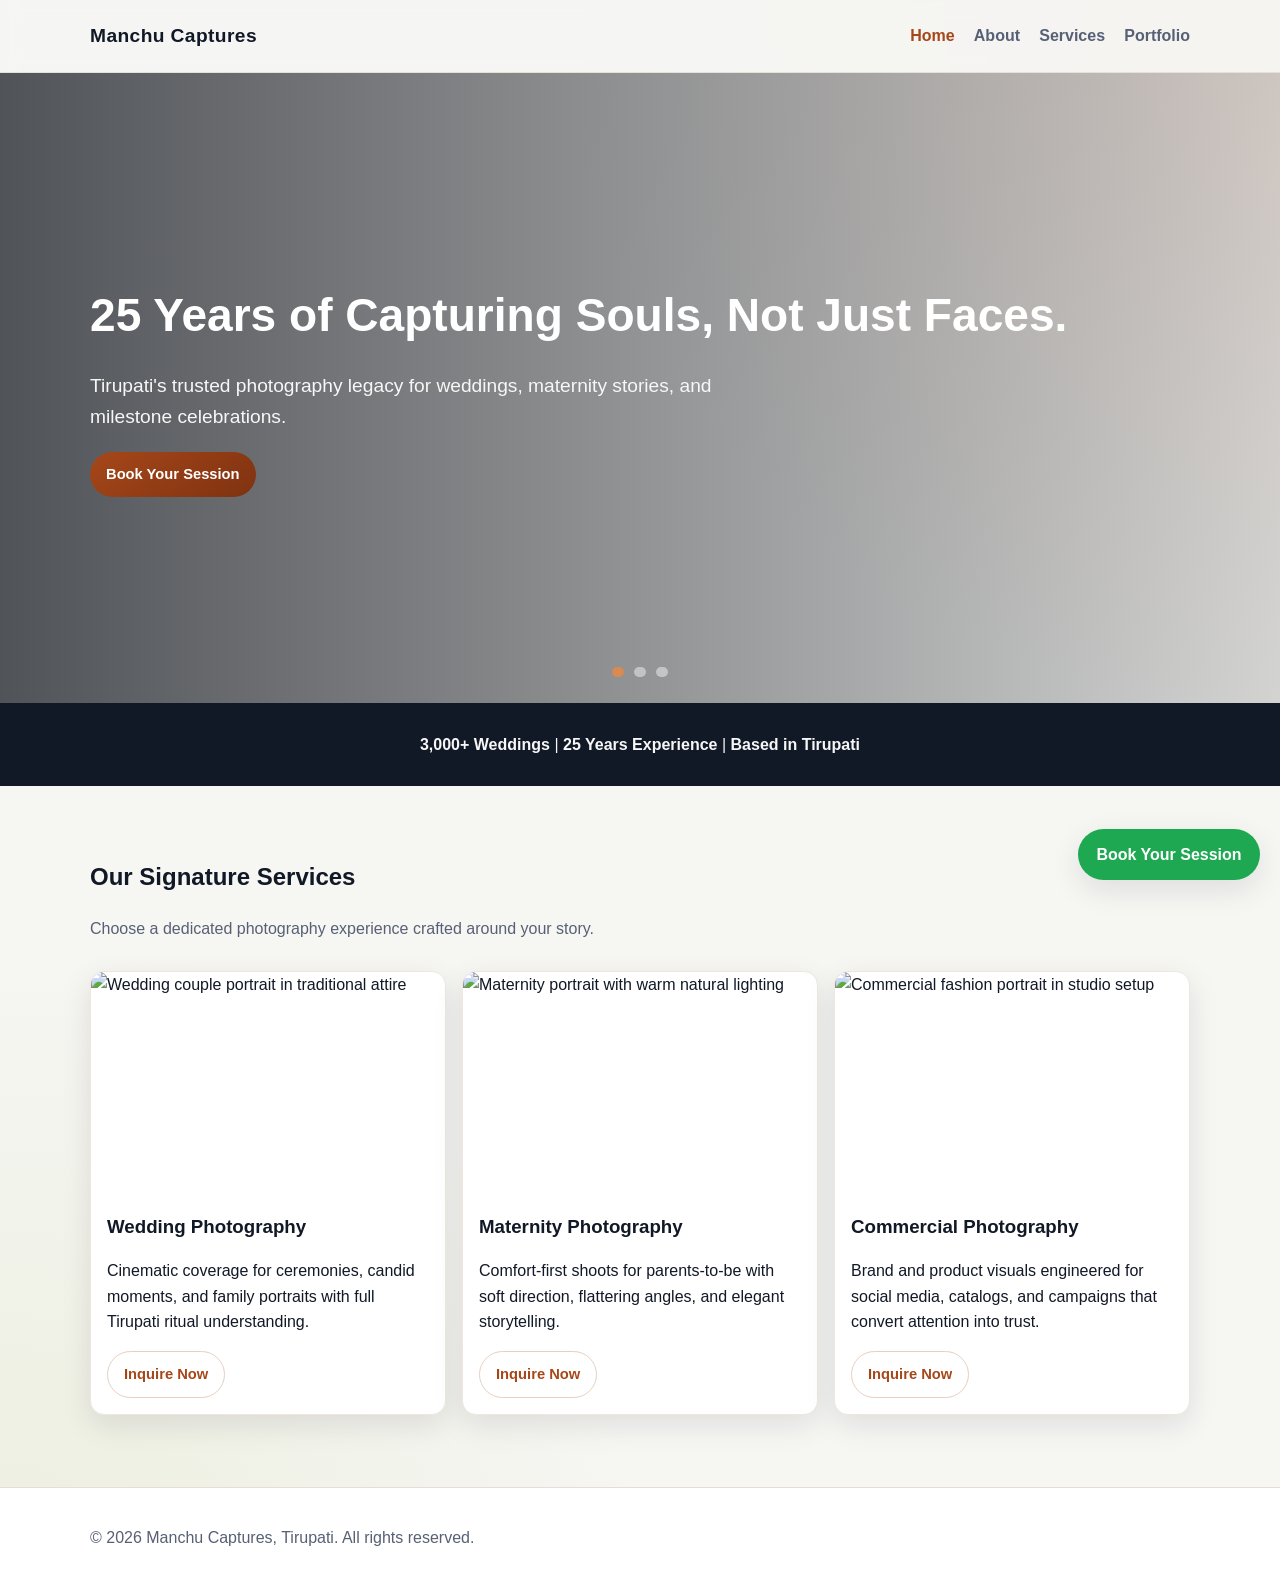
==== index.html @ fa2e5394 "Build static Manchu Captures website with SEO pages, portfolio, and assets" ====
<!doctype html>
<html lang="en">
<head>
  <meta charset="utf-8">
  <meta name="viewport" content="width=device-width, initial-scale=1">
  <title>Best Photographer in Tirupati | Manchu Captures (25+ Yrs Experience)</title>
  <meta name="description" content="Capture life's finest moments with Manchu Captures, Tirupati's most trusted studio with 25 years of legacy. Specializing in weddings, maternity, and events.">
  <meta name="keywords" content="Best Photographer in Tirupati, Wedding Photography Tirupati, 25 Years Experience Photographer, Manchu Captures Studio">
  <meta property="og:title" content="Manchu Captures | 25 Years of Capturing Souls, Not Just Faces">
  <meta property="og:description" content="3,000+ weddings, 25 years legacy, and deep local expertise in Tirupati traditions. Book your session today.">
  <meta property="og:type" content="website">
  <meta property="og:url" content="https://manchucaptures.com/">
  <meta property="og:image" content="https://images.unsplash.com/photo-1511285560929-80b456fea0bc?auto=format&fit=crop&w=1400&q=80">
  <link rel="canonical" href="https://manchucaptures.com/">
  <link rel="stylesheet" href="assets/css/styles.css">
  <script defer src="assets/js/main.js"></script>
  <script type="application/ld+json">
  {
    "@context": "https://schema.org",
    "@type": "LocalBusiness",
    "name": "Manchu Captures",
    "image": "https://manchucaptures.com/logo.jpg",
    "@id": "https://manchucaptures.com",
    "url": "https://manchucaptures.com",
    "telephone": "+91-XXXXXXXXXX",
    "address": {
      "@type": "PostalAddress",
      "streetAddress": "[Studio Address]",
      "addressLocality": "Tirupati",
      "postalCode": "517501",
      "addressCountry": "IN"
    },
    "description": "Professional photography studio in Tirupati with 25 years of experience."
  }
  </script>
</head>
<body>
  <header class="site-header">
    <div class="container nav-wrap">
      <a class="brand" href="index.html">Manchu Captures</a>
      <nav>
        <ul class="nav">
          <li><a href="index.html" aria-current="page">Home</a></li>
          <li><a href="about.html">About</a></li>
          <li><a href="services/wedding-photography-tirupati.html">Services</a></li>
          <li><a href="portfolio.html">Portfolio</a></li>
        </ul>
      </nav>
    </div>
  </header>

  <main>
    <section class="hero" aria-label="Featured photography highlights">
      <div class="hero-slides">
        <article class="slide active" style="background-image:linear-gradient(to right, rgba(10,14,22,.7), rgba(10,14,22,.15)), url('https://images.unsplash.com/photo-1545239351-1141bd82e8a6?auto=format&fit=crop&w=1600&q=80');">
          <div class="container">
            <h1>25 Years of Capturing Souls, Not Just Faces.</h1>
            <p>Tirupati's trusted photography legacy for weddings, maternity stories, and milestone celebrations.</p>
            <a class="btn btn-primary" href="https://wa.me/91XXXXXXXXXX">Book Your Session</a>
          </div>
        </article>
        <article class="slide" style="background-image:linear-gradient(to right, rgba(10,14,22,.7), rgba(10,14,22,.15)), url('https://images.unsplash.com/photo-1522673607200-164d1b6ce486?auto=format&fit=crop&w=1600&q=80');">
          <div class="container">
            <h2>Wedding Photography in Tirupati</h2>
            <p>From temple rituals to family portraits, every frame is crafted with cultural sensitivity and modern artistry.</p>
            <a class="btn btn-primary" href="services/wedding-photography-tirupati.html">Explore Wedding Service</a>
          </div>
        </article>
        <article class="slide" style="background-image:linear-gradient(to right, rgba(10,14,22,.7), rgba(10,14,22,.15)), url('https://images.unsplash.com/photo-1521572163474-6864f9cf17ab?auto=format&fit=crop&w=1600&q=80');">
          <div class="container">
            <h2>Memories, Styled and Preserved</h2>
            <p>High-end edits, gentle direction, and fast delivery designed for modern families and brands.</p>
            <a class="btn btn-primary" href="portfolio.html">View Portfolio</a>
          </div>
        </article>
      </div>
      <div class="container hero-dots" aria-hidden="true">
        <button class="dot active" data-slide="0"></button>
        <button class="dot" data-slide="1"></button>
        <button class="dot" data-slide="2"></button>
      </div>
    </section>

    <section class="trust-bar">
      <div class="container">
        <p><strong>3,000+ Weddings</strong> | <strong>25 Years Experience</strong> | <strong>Based in Tirupati</strong></p>
      </div>
    </section>

    <section class="section container">
      <h2>Our Signature Services</h2>
      <p class="section-lead">Choose a dedicated photography experience crafted around your story.</p>
      <div class="card-grid">
        <article class="service-card">
          <img loading="lazy" src="https://images.unsplash.com/photo-1519741497674-611481863552?auto=format&fit=crop&w=700&q=80" alt="Wedding couple portrait in traditional attire">
          <div>
            <h3>Wedding Photography</h3>
            <p>Cinematic coverage for ceremonies, candid moments, and family portraits with full Tirupati ritual understanding.</p>
            <a class="btn btn-outline" href="services/wedding-photography-tirupati.html">Inquire Now</a>
          </div>
        </article>
        <article class="service-card">
          <img loading="lazy" src="https://images.unsplash.com/photo-1487412720507-e7ab37603c6f?auto=format&fit=crop&w=700&q=80" alt="Maternity portrait with warm natural lighting">
          <div>
            <h3>Maternity Photography</h3>
            <p>Comfort-first shoots for parents-to-be with soft direction, flattering angles, and elegant storytelling.</p>
            <a class="btn btn-outline" href="services/maternity-photography-tirupati.html">Inquire Now</a>
          </div>
        </article>
        <article class="service-card">
          <img loading="lazy" src="https://images.unsplash.com/photo-1464863979621-258859e62245?auto=format&fit=crop&w=700&q=80" alt="Commercial fashion portrait in studio setup">
          <div>
            <h3>Commercial Photography</h3>
            <p>Brand and product visuals engineered for social media, catalogs, and campaigns that convert attention into trust.</p>
            <a class="btn btn-outline" href="services/commercial-photography-tirupati.html">Inquire Now</a>
          </div>
        </article>
      </div>
    </section>
  </main>

  <a class="floating-wa" href="https://wa.me/91XXXXXXXXXX" aria-label="Chat on WhatsApp">Book Your Session</a>

  <footer class="site-footer">
    <div class="container">
      <p>&copy; 2026 Manchu Captures, Tirupati. All rights reserved.</p>
    </div>
  </footer>
</body>
</html>
---- assets/css/styles.css ----
:root {
  --bg: #f6f6f3;
  --surface: #ffffff;
  --text: #111826;
  --muted: #576075;
  --accent: #a6471a;
  --accent-2: #d98952;
  --ring: #e8cfbf;
  --radius: 14px;
  --shadow: 0 10px 30px rgba(17, 24, 38, 0.1);
}

* {
  box-sizing: border-box;
}

body {
  margin: 0;
  font-family: "Segoe UI", Tahoma, Geneva, Verdana, sans-serif;
  color: var(--text);
  background:
    radial-gradient(circle at top right, #f0e4dc, transparent 35%),
    radial-gradient(circle at bottom left, #ecefdf, transparent 32%),
    var(--bg);
  line-height: 1.6;
}

img {
  max-width: 100%;
  display: block;
}

a {
  color: inherit;
  text-decoration: none;
}

.container {
  width: min(1100px, 92%);
  margin-inline: auto;
}

.site-header {
  position: sticky;
  top: 0;
  z-index: 20;
  backdrop-filter: blur(8px);
  background: rgba(246, 246, 243, 0.9);
  border-bottom: 1px solid #e6e1d8;
}

.nav-wrap {
  display: flex;
  justify-content: space-between;
  align-items: center;
  min-height: 72px;
}

.brand {
  font-size: 1.2rem;
  font-weight: 800;
  letter-spacing: 0.4px;
}

.nav {
  list-style: none;
  padding: 0;
  margin: 0;
  display: flex;
  gap: 1.2rem;
}

.nav a {
  color: var(--muted);
  font-weight: 600;
}

.nav a[aria-current="page"] {
  color: var(--accent);
}

.hero {
  position: relative;
  min-height: 70vh;
  overflow: hidden;
}

.hero-slides {
  position: relative;
  min-height: inherit;
}

.slide {
  position: absolute;
  inset: 0;
  opacity: 0;
  transition: opacity 500ms ease;
  background-size: cover;
  background-position: center;
  display: grid;
  align-items: center;
}

.slide.active {
  opacity: 1;
}

.slide h1,
.slide h2 {
  margin: 0 0 0.6rem;
  color: #fff;
  font-size: clamp(1.8rem, 3.6vw, 3.1rem);
}

.slide p {
  max-width: 650px;
  color: #f7f7f7;
  font-size: clamp(1rem, 2vw, 1.2rem);
}

.hero-dots {
  position: absolute;
  bottom: 26px;
  left: 0;
  right: 0;
  display: flex;
  gap: 10px;
  justify-content: center;
}

.dot {
  width: 10px;
  height: 10px;
  border-radius: 999px;
  border: 0;
  background: rgba(255, 255, 255, 0.45);
  cursor: pointer;
}

.dot.active {
  background: var(--accent-2);
}

.trust-bar {
  background: #111826;
  color: #f7f7f7;
  text-align: center;
  padding: 0.8rem 0;
}

.section {
  padding: 4.5rem 0;
}

.section h2,
.section h1 {
  margin-top: 0;
}

.section-lead {
  color: var(--muted);
  margin-bottom: 1.8rem;
}

.card-grid {
  display: grid;
  grid-template-columns: repeat(3, minmax(0, 1fr));
  gap: 1rem;
}

.service-card {
  background: var(--surface);
  border-radius: var(--radius);
  overflow: hidden;
  box-shadow: var(--shadow);
  border: 1px solid #efe7de;
}

.service-card img {
  width: 100%;
  aspect-ratio: 16 / 10;
  object-fit: cover;
}

.service-card div {
  padding: 1rem;
}

.service-card h3 {
  margin-top: 0.2rem;
  margin-bottom: 0.5rem;
}

.btn {
  display: inline-block;
  padding: 0.68rem 1rem;
  border-radius: 999px;
  font-weight: 700;
  font-size: 0.92rem;
}

.btn-primary {
  background: linear-gradient(145deg, var(--accent), #7f3210);
  color: #fff;
}

.btn-outline {
  border: 1px solid var(--ring);
  color: var(--accent);
}

.split {
  display: grid;
  grid-template-columns: 1fr 1fr;
  gap: 1.4rem;
  align-items: center;
  margin-bottom: 1.6rem;
}

.split.reverse {
  direction: rtl;
}

.split.reverse > * {
  direction: ltr;
}

.split figure {
  background: #fff;
  border: 1px solid #ece2d6;
  border-radius: var(--radius);
  overflow: hidden;
}

.split figcaption {
  padding: 0.65rem 0.8rem;
  font-size: 0.9rem;
  color: var(--muted);
}

.content p {
  margin-bottom: 1rem;
}

.faq h3 {
  margin-bottom: 0.2rem;
}

.faq p {
  margin-top: 0;
}

.filters {
  display: flex;
  gap: 0.6rem;
  flex-wrap: wrap;
  margin-bottom: 1rem;
}

.filter-btn {
  border: 1px solid #e4d3c4;
  background: #fff;
  border-radius: 999px;
  padding: 0.55rem 0.9rem;
  cursor: pointer;
  font-weight: 600;
}

.filter-btn.active {
  background: var(--accent);
  color: #fff;
  border-color: var(--accent);
}

.gallery-grid {
  columns: 3 270px;
  column-gap: 0.9rem;
}

.gallery-item {
  break-inside: avoid;
  margin-bottom: 0.9rem;
  border-radius: 12px;
  overflow: hidden;
  background: #fff;
}

.gallery-item img {
  width: 100%;
  cursor: zoom-in;
}

.lightbox {
  display: none;
  position: fixed;
  inset: 0;
  z-index: 40;
  background: rgba(0, 0, 0, 0.9);
  place-items: center;
}

.lightbox.open {
  display: grid;
}

.lightbox img {
  max-width: min(95vw, 1200px);
  max-height: 85vh;
}

.lightbox-close {
  position: absolute;
  top: 18px;
  right: 18px;
  width: 42px;
  height: 42px;
  border: 0;
  border-radius: 999px;
  cursor: pointer;
  font-size: 1.6rem;
}

.floating-wa {
  position: fixed;
  right: 20px;
  bottom: 20px;
  z-index: 30;
  background: #1da851;
  color: #fff;
  padding: 0.8rem 1.15rem;
  border-radius: 999px;
  font-weight: 700;
  box-shadow: var(--shadow);
}

.site-footer {
  border-top: 1px solid #e6ded4;
  background: #fff;
  padding: 1.3rem 0;
  color: var(--muted);
}

@media (max-width: 900px) {
  .card-grid,
  .split {
    grid-template-columns: 1fr;
  }
}

@media (max-width: 640px) {
  .nav {
    gap: 0.7rem;
    font-size: 0.92rem;
  }
}
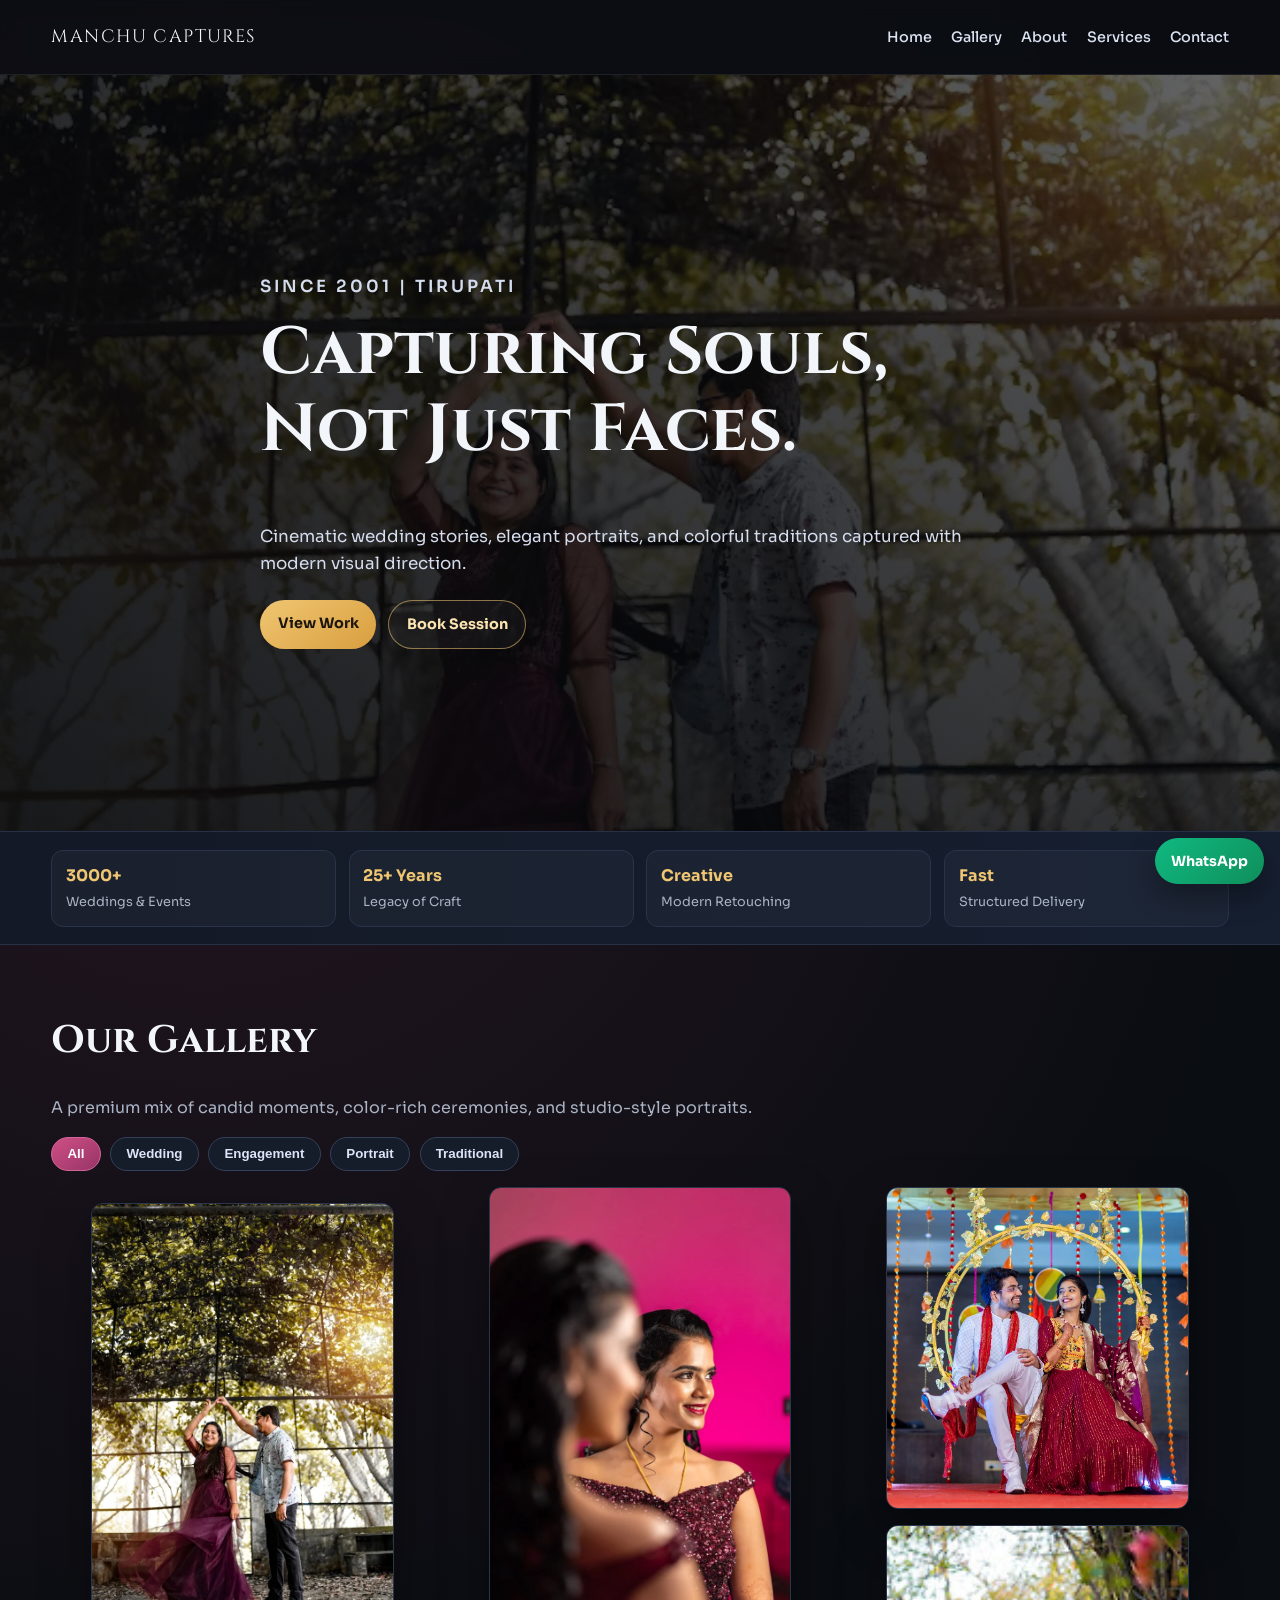
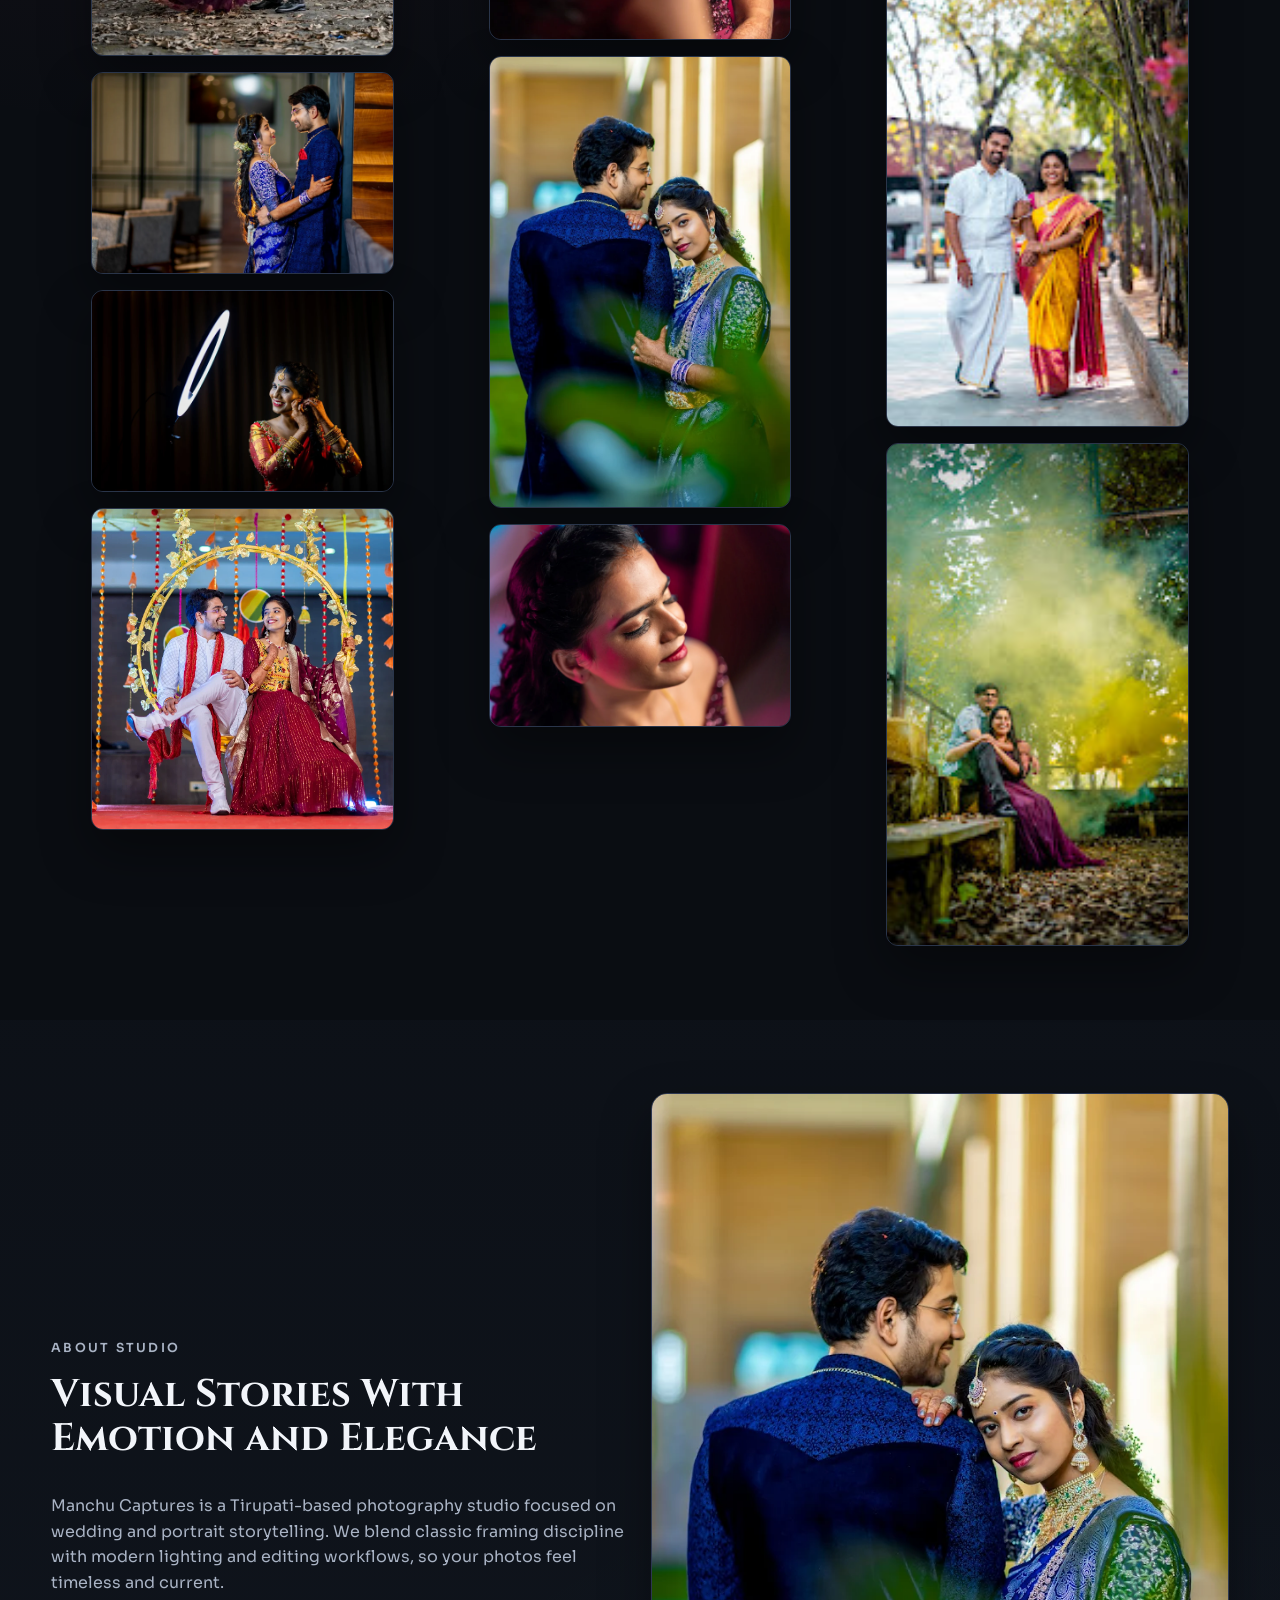
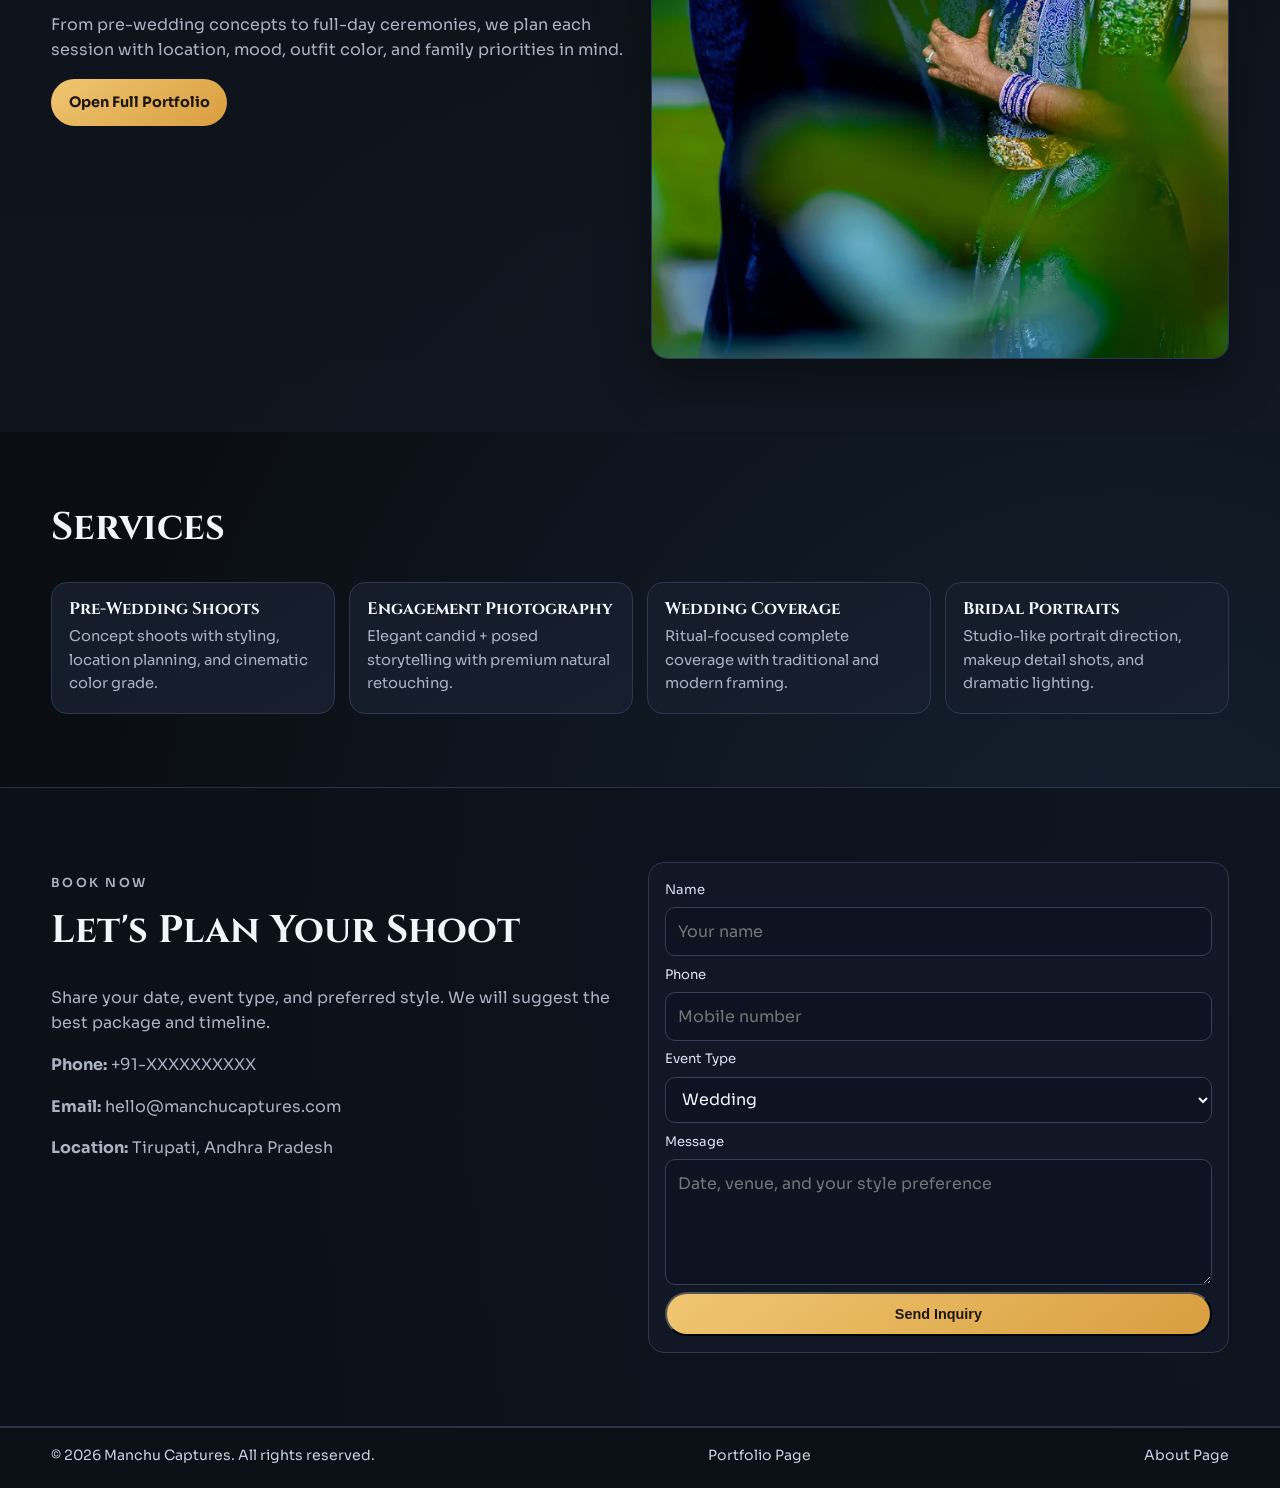
==== commit e34e2584: "Redesign homepage and portfolio with new gallery style" ====
--- a/index.html
+++ b/index.html
@@ -3,127 +3,161 @@
 <head>
   <meta charset="utf-8">
   <meta name="viewport" content="width=device-width, initial-scale=1">
-  <title>Best Photographer in Tirupati | Manchu Captures (25+ Yrs Experience)</title>
-  <meta name="description" content="Capture life's finest moments with Manchu Captures, Tirupati's most trusted studio with 25 years of legacy. Specializing in weddings, maternity, and events.">
-  <meta name="keywords" content="Best Photographer in Tirupati, Wedding Photography Tirupati, 25 Years Experience Photographer, Manchu Captures Studio">
-  <meta property="og:title" content="Manchu Captures | 25 Years of Capturing Souls, Not Just Faces">
-  <meta property="og:description" content="3,000+ weddings, 25 years legacy, and deep local expertise in Tirupati traditions. Book your session today.">
+  <title>Manchu Captures | Wedding & Couple Photography</title>
+  <meta name="description" content="Manchu Captures creates cinematic wedding, engagement, and portrait stories in Tirupati with modern style and emotional storytelling.">
+  <meta property="og:title" content="Manchu Captures | Cinematic Love Stories">
+  <meta property="og:description" content="Creative, modern, and attractive photography website inspired by premium studio design.">
   <meta property="og:type" content="website">
-  <meta property="og:url" content="https://manchucaptures.com/">
-  <meta property="og:image" content="https://images.unsplash.com/photo-1511285560929-80b456fea0bc?auto=format&fit=crop&w=1400&q=80">
+  <meta property="og:image" content="assets/images/2024-03-06.webp">
   <link rel="canonical" href="https://manchucaptures.com/">
   <link rel="stylesheet" href="assets/css/styles.css">
   <script defer src="assets/js/main.js"></script>
-  <script type="application/ld+json">
-  {
-    "@context": "https://schema.org",
-    "@type": "LocalBusiness",
-    "name": "Manchu Captures",
-    "image": "https://manchucaptures.com/logo.jpg",
-    "@id": "https://manchucaptures.com",
-    "url": "https://manchucaptures.com",
-    "telephone": "+91-XXXXXXXXXX",
-    "address": {
-      "@type": "PostalAddress",
-      "streetAddress": "[Studio Address]",
-      "addressLocality": "Tirupati",
-      "postalCode": "517501",
-      "addressCountry": "IN"
-    },
-    "description": "Professional photography studio in Tirupati with 25 years of experience."
-  }
-  </script>
 </head>
-<body>
+<body class="home-page">
   <header class="site-header">
     <div class="container nav-wrap">
-      <a class="brand" href="index.html">Manchu Captures</a>
+      <a class="brand" href="#home">MANCHU CAPTURES</a>
       <nav>
         <ul class="nav">
-          <li><a href="index.html" aria-current="page">Home</a></li>
-          <li><a href="about.html">About</a></li>
-          <li><a href="services/wedding-photography-tirupati.html">Services</a></li>
-          <li><a href="portfolio.html">Portfolio</a></li>
+          <li><a href="#home">Home</a></li>
+          <li><a href="#gallery">Gallery</a></li>
+          <li><a href="#about">About</a></li>
+          <li><a href="#services">Services</a></li>
+          <li><a href="#contact">Contact</a></li>
         </ul>
       </nav>
     </div>
   </header>
 
   <main>
-    <section class="hero" aria-label="Featured photography highlights">
-      <div class="hero-slides">
-        <article class="slide active" style="background-image:linear-gradient(to right, rgba(10,14,22,.7), rgba(10,14,22,.15)), url('https://images.unsplash.com/photo-1545239351-1141bd82e8a6?auto=format&fit=crop&w=1600&q=80');">
-          <div class="container">
-            <h1>25 Years of Capturing Souls, Not Just Faces.</h1>
-            <p>Tirupati's trusted photography legacy for weddings, maternity stories, and milestone celebrations.</p>
-            <a class="btn btn-primary" href="https://wa.me/91XXXXXXXXXX">Book Your Session</a>
-          </div>
-        </article>
-        <article class="slide" style="background-image:linear-gradient(to right, rgba(10,14,22,.7), rgba(10,14,22,.15)), url('https://images.unsplash.com/photo-1522673607200-164d1b6ce486?auto=format&fit=crop&w=1600&q=80');">
-          <div class="container">
-            <h2>Wedding Photography in Tirupati</h2>
-            <p>From temple rituals to family portraits, every frame is crafted with cultural sensitivity and modern artistry.</p>
-            <a class="btn btn-primary" href="services/wedding-photography-tirupati.html">Explore Wedding Service</a>
-          </div>
-        </article>
-        <article class="slide" style="background-image:linear-gradient(to right, rgba(10,14,22,.7), rgba(10,14,22,.15)), url('https://images.unsplash.com/photo-1521572163474-6864f9cf17ab?auto=format&fit=crop&w=1600&q=80');">
-          <div class="container">
-            <h2>Memories, Styled and Preserved</h2>
-            <p>High-end edits, gentle direction, and fast delivery designed for modern families and brands.</p>
-            <a class="btn btn-primary" href="portfolio.html">View Portfolio</a>
-          </div>
-        </article>
-      </div>
-      <div class="container hero-dots" aria-hidden="true">
-        <button class="dot active" data-slide="0"></button>
-        <button class="dot" data-slide="1"></button>
-        <button class="dot" data-slide="2"></button>
+    <section id="home" class="hero">
+      <div class="hero-bg active" style="background-image:url('assets/images/2024-03-06.webp');"></div>
+      <div class="hero-bg" style="background-image:url('assets/images/2024-03-06 (1).webp');"></div>
+      <div class="hero-bg" style="background-image:url('assets/images/2024-03-06 (3).webp');"></div>
+      <div class="hero-overlay"></div>
+      <div class="container hero-content">
+        <p class="eyebrow">Since 2001 | Tirupati</p>
+        <h1>Capturing Souls, Not Just Faces.</h1>
+        <p>Cinematic wedding stories, elegant portraits, and colorful traditions captured with modern visual direction.</p>
+        <div class="hero-actions">
+          <a class="btn btn-primary" href="#gallery">View Work</a>
+          <a class="btn btn-outline" href="#contact">Book Session</a>
+        </div>
       </div>
     </section>
 
-    <section class="trust-bar">
-      <div class="container">
-        <p><strong>3,000+ Weddings</strong> | <strong>25 Years Experience</strong> | <strong>Based in Tirupati</strong></p>
+    <section class="trust-band">
+      <div class="container trust-grid">
+        <article><strong>3000+</strong><span>Weddings & Events</span></article>
+        <article><strong>25+ Years</strong><span>Legacy of Craft</span></article>
+        <article><strong>Creative</strong><span>Modern Retouching</span></article>
+        <article><strong>Fast</strong><span>Structured Delivery</span></article>
       </div>
     </section>
 
-    <section class="section container">
-      <h2>Our Signature Services</h2>
-      <p class="section-lead">Choose a dedicated photography experience crafted around your story.</p>
-      <div class="card-grid">
+    <section id="gallery" class="section container">
+      <h2>Our Gallery</h2>
+      <p class="section-lead">A premium mix of candid moments, color-rich ceremonies, and studio-style portraits.</p>
+      <div class="filters" role="tablist" aria-label="Gallery categories">
+        <button class="filter-btn active" data-filter="all">All</button>
+        <button class="filter-btn" data-filter="wedding">Wedding</button>
+        <button class="filter-btn" data-filter="engagement">Engagement</button>
+        <button class="filter-btn" data-filter="portrait">Portrait</button>
+        <button class="filter-btn" data-filter="traditional">Traditional</button>
+      </div>
+      <section class="gallery-grid">
+        <figure class="gallery-item" data-category="engagement"><img loading="lazy" src="assets/images/2024-03-06.webp" alt="Couple dance portrait in natural sunlight"></figure>
+        <figure class="gallery-item" data-category="engagement"><img loading="lazy" src="assets/images/2024-03-06 (1).webp" alt="Couple indoor portrait in blue outfits"></figure>
+        <figure class="gallery-item" data-category="portrait"><img loading="lazy" src="assets/images/2024-03-06 (2).webp" alt="Bride portrait with ring light"></figure>
+        <figure class="gallery-item" data-category="wedding"><img loading="lazy" src="assets/images/2024-03-06 (3).webp" alt="Couple on floral swing stage"></figure>
+        <figure class="gallery-item" data-category="portrait"><img loading="lazy" src="assets/images/2024-03-06 (4).webp" alt="Bridal portrait with pink background"></figure>
+        <figure class="gallery-item" data-category="engagement"><img loading="lazy" src="assets/images/2024-03-06 (5).webp" alt="Couple candid with soft foreground leaves"></figure>
+        <figure class="gallery-item" data-category="portrait"><img loading="lazy" src="assets/images/2024-03-06 (6).webp" alt="Close-up bridal beauty shot"></figure>
+        <figure class="gallery-item" data-category="wedding"><img loading="lazy" src="assets/images/2024-03-06 (7).webp" alt="Festive wedding swing portrait"></figure>
+        <figure class="gallery-item" data-category="traditional"><img loading="lazy" src="assets/images/2024-03-06.jpg" alt="Traditional couple walk in saree and dhoti"></figure>
+        <figure class="gallery-item" data-category="traditional"><img loading="lazy" src="assets/images/2024-03-06 (1).jpg" alt="Couple portrait with yellow smoke"></figure>
+      </section>
+    </section>
+
+    <section id="about" class="section">
+      <div class="container about-grid">
+        <article>
+          <p class="eyebrow">About Studio</p>
+          <h2>Visual Stories With Emotion and Elegance</h2>
+          <p>Manchu Captures is a Tirupati-based photography studio focused on wedding and portrait storytelling. We blend classic framing discipline with modern lighting and editing workflows, so your photos feel timeless and current.</p>
+          <p>From pre-wedding concepts to full-day ceremonies, we plan each session with location, mood, outfit color, and family priorities in mind.</p>
+          <a class="btn btn-primary" href="portfolio.html">Open Full Portfolio</a>
+        </article>
+        <figure class="about-image">
+          <img loading="lazy" src="assets/images/2024-03-06 (5).webp" alt="Couple portrait with artistic composition">
+        </figure>
+      </div>
+    </section>
+
+    <section id="services" class="section container">
+      <h2>Services</h2>
+      <div class="services-grid">
         <article class="service-card">
-          <img loading="lazy" src="https://images.unsplash.com/photo-1519741497674-611481863552?auto=format&fit=crop&w=700&q=80" alt="Wedding couple portrait in traditional attire">
-          <div>
-            <h3>Wedding Photography</h3>
-            <p>Cinematic coverage for ceremonies, candid moments, and family portraits with full Tirupati ritual understanding.</p>
-            <a class="btn btn-outline" href="services/wedding-photography-tirupati.html">Inquire Now</a>
-          </div>
+          <h3>Pre-Wedding Shoots</h3>
+          <p>Concept shoots with styling, location planning, and cinematic color grade.</p>
         </article>
         <article class="service-card">
-          <img loading="lazy" src="https://images.unsplash.com/photo-1487412720507-e7ab37603c6f?auto=format&fit=crop&w=700&q=80" alt="Maternity portrait with warm natural lighting">
-          <div>
-            <h3>Maternity Photography</h3>
-            <p>Comfort-first shoots for parents-to-be with soft direction, flattering angles, and elegant storytelling.</p>
-            <a class="btn btn-outline" href="services/maternity-photography-tirupati.html">Inquire Now</a>
-          </div>
+          <h3>Engagement Photography</h3>
+          <p>Elegant candid + posed storytelling with premium natural retouching.</p>
         </article>
         <article class="service-card">
-          <img loading="lazy" src="https://images.unsplash.com/photo-1464863979621-258859e62245?auto=format&fit=crop&w=700&q=80" alt="Commercial fashion portrait in studio setup">
-          <div>
-            <h3>Commercial Photography</h3>
-            <p>Brand and product visuals engineered for social media, catalogs, and campaigns that convert attention into trust.</p>
-            <a class="btn btn-outline" href="services/commercial-photography-tirupati.html">Inquire Now</a>
-          </div>
+          <h3>Wedding Coverage</h3>
+          <p>Ritual-focused complete coverage with traditional and modern framing.</p>
         </article>
+        <article class="service-card">
+          <h3>Bridal Portraits</h3>
+          <p>Studio-like portrait direction, makeup detail shots, and dramatic lighting.</p>
+        </article>
+      </div>
+    </section>
+
+    <section id="contact" class="section contact-wrap">
+      <div class="container contact-grid">
+        <article>
+          <p class="eyebrow">Book Now</p>
+          <h2>Let's Plan Your Shoot</h2>
+          <p>Share your date, event type, and preferred style. We will suggest the best package and timeline.</p>
+          <p><strong>Phone:</strong> +91-XXXXXXXXXX</p>
+          <p><strong>Email:</strong> hello@manchucaptures.com</p>
+          <p><strong>Location:</strong> Tirupati, Andhra Pradesh</p>
+        </article>
+        <form class="booking-form" action="#" method="post">
+          <label for="name">Name</label>
+          <input id="name" name="name" type="text" placeholder="Your name" required>
+          <label for="phone">Phone</label>
+          <input id="phone" name="phone" type="tel" placeholder="Mobile number" required>
+          <label for="event">Event Type</label>
+          <select id="event" name="event">
+            <option>Wedding</option>
+            <option>Engagement</option>
+            <option>Pre-Wedding</option>
+            <option>Portrait Session</option>
+          </select>
+          <label for="message">Message</label>
+          <textarea id="message" name="message" rows="4" placeholder="Date, venue, and your style preference"></textarea>
+          <button type="submit" class="btn btn-primary">Send Inquiry</button>
+        </form>
       </div>
     </section>
   </main>
 
-  <a class="floating-wa" href="https://wa.me/91XXXXXXXXXX" aria-label="Chat on WhatsApp">Book Your Session</a>
+  <div class="lightbox" id="lightbox" aria-modal="true" role="dialog" aria-label="Image preview">
+    <button class="lightbox-close" id="lightboxClose" aria-label="Close image preview">&times;</button>
+    <img id="lightboxImage" alt="Expanded gallery preview">
+  </div>
+
+  <a class="floating-wa" href="https://wa.me/91XXXXXXXXXX" aria-label="Chat on WhatsApp">WhatsApp</a>
 
   <footer class="site-footer">
-    <div class="container">
-      <p>&copy; 2026 Manchu Captures, Tirupati. All rights reserved.</p>
+    <div class="container footer-grid">
+      <p>&copy; 2026 Manchu Captures. All rights reserved.</p>
+      <a href="portfolio.html">Portfolio Page</a>
+      <a href="about.html">About Page</a>
     </div>
   </footer>
 </body>
--- a/assets/css/styles.css
+++ b/assets/css/styles.css
@@ -1,26 +1,34 @@
+@import url("https://fonts.googleapis.com/css2?family=Cinzel:wght@500;600;700&family=Sora:wght@300;400;500;600;700&display=swap");
+
 :root {
-  --bg: #f6f6f3;
-  --surface: #ffffff;
-  --text: #111826;
-  --muted: #576075;
-  --accent: #a6471a;
-  --accent-2: #d98952;
-  --ring: #e8cfbf;
-  --radius: 14px;
-  --shadow: 0 10px 30px rgba(17, 24, 38, 0.1);
+  --bg: #0a0d12;
+  --bg-soft: #121822;
+  --surface: #171e2a;
+  --text: #f2f5fa;
+  --muted: #a9b3c4;
+  --line: #2b3344;
+  --gold: #f0c672;
+  --pink: #cf4f85;
+  --accent: #5ba9ff;
+  --radius: 16px;
+  --shadow: 0 22px 50px rgba(0, 0, 0, 0.38);
 }
 
 * {
   box-sizing: border-box;
 }
 
+html {
+  scroll-behavior: smooth;
+}
+
 body {
   margin: 0;
-  font-family: "Segoe UI", Tahoma, Geneva, Verdana, sans-serif;
+  font-family: "Sora", "Segoe UI", Tahoma, Geneva, Verdana, sans-serif;
   color: var(--text);
   background:
-    radial-gradient(circle at top right, #f0e4dc, transparent 35%),
-    radial-gradient(circle at bottom left, #ecefdf, transparent 32%),
+    radial-gradient(circle at 16% 14%, rgba(207, 79, 133, 0.13), transparent 26%),
+    radial-gradient(circle at 88% 88%, rgba(91, 169, 255, 0.12), transparent 26%),
     var(--bg);
   line-height: 1.6;
 }
@@ -36,185 +44,331 @@
 }
 
 .container {
-  width: min(1100px, 92%);
+  width: min(1180px, 92%);
   margin-inline: auto;
+}
+
+.section {
+  padding: 4.6rem 0;
+}
+
+h1,
+h2,
+h3 {
+  margin-top: 0;
+  font-family: "Cinzel", Georgia, "Times New Roman", serif;
+  line-height: 1.15;
+}
+
+h1 {
+  font-size: clamp(2rem, 5.2vw, 4.5rem);
+}
+
+h2 {
+  font-size: clamp(1.5rem, 3vw, 2.7rem);
+}
+
+.section-lead {
+  color: var(--muted);
+  max-width: 72ch;
+}
+
+.eyebrow {
+  text-transform: uppercase;
+  letter-spacing: 0.18em;
+  font-size: 0.78rem;
+  color: var(--gold);
+  font-weight: 600;
+  margin-bottom: 0.9rem;
 }
 
 .site-header {
   position: sticky;
   top: 0;
-  z-index: 20;
-  backdrop-filter: blur(8px);
-  background: rgba(246, 246, 243, 0.9);
-  border-bottom: 1px solid #e6e1d8;
+  z-index: 50;
+  border-bottom: 1px solid rgba(255, 255, 255, 0.08);
+  backdrop-filter: blur(9px);
+  background: rgba(10, 13, 18, 0.7);
 }
 
 .nav-wrap {
+  min-height: 74px;
   display: flex;
+  align-items: center;
   justify-content: space-between;
-  align-items: center;
-  min-height: 72px;
 }
 
 .brand {
-  font-size: 1.2rem;
-  font-weight: 800;
-  letter-spacing: 0.4px;
+  font-family: "Cinzel", Georgia, "Times New Roman", serif;
+  font-size: 1.12rem;
+  letter-spacing: 0.08em;
 }
 
 .nav {
   list-style: none;
+  margin: 0;
   padding: 0;
-  margin: 0;
   display: flex;
   gap: 1.2rem;
 }
 
 .nav a {
-  color: var(--muted);
-  font-weight: 600;
-}
-
-.nav a[aria-current="page"] {
-  color: var(--accent);
+  color: #dae2f1;
+  font-size: 0.9rem;
+  font-weight: 500;
+}
+
+.nav a:hover {
+  color: var(--gold);
 }
 
 .hero {
+  min-height: 84vh;
   position: relative;
-  min-height: 70vh;
+  display: grid;
+  align-items: center;
   overflow: hidden;
 }
 
-.hero-slides {
-  position: relative;
-  min-height: inherit;
-}
-
-.slide {
+.hero-bg {
   position: absolute;
   inset: 0;
-  opacity: 0;
-  transition: opacity 500ms ease;
   background-size: cover;
   background-position: center;
-  display: grid;
-  align-items: center;
-}
-
-.slide.active {
+  opacity: 0;
+  transform: scale(1.06);
+  transition: opacity 900ms ease, transform 6s ease;
+}
+
+.hero-bg.active {
   opacity: 1;
-}
-
-.slide h1,
-.slide h2 {
-  margin: 0 0 0.6rem;
-  color: #fff;
-  font-size: clamp(1.8rem, 3.6vw, 3.1rem);
-}
-
-.slide p {
-  max-width: 650px;
-  color: #f7f7f7;
-  font-size: clamp(1rem, 2vw, 1.2rem);
-}
-
-.hero-dots {
+  transform: scale(1);
+}
+
+.hero-overlay {
   position: absolute;
-  bottom: 26px;
-  left: 0;
-  right: 0;
+  inset: 0;
+  background:
+    linear-gradient(95deg, rgba(8, 9, 12, 0.8), rgba(8, 9, 12, 0.4)),
+    linear-gradient(0deg, rgba(8, 9, 12, 0.7), rgba(8, 9, 12, 0.35));
+}
+
+.hero-content {
+  position: relative;
+  z-index: 2;
+  max-width: 760px;
+  padding: 2rem 0;
+}
+
+.hero-content p {
+  color: #d4dced;
+  max-width: 62ch;
+  font-size: 1.05rem;
+}
+
+.hero-actions {
+  margin-top: 1.4rem;
   display: flex;
-  gap: 10px;
-  justify-content: center;
-}
-
-.dot {
-  width: 10px;
-  height: 10px;
-  border-radius: 999px;
-  border: 0;
-  background: rgba(255, 255, 255, 0.45);
-  cursor: pointer;
-}
-
-.dot.active {
-  background: var(--accent-2);
-}
-
-.trust-bar {
-  background: #111826;
-  color: #f7f7f7;
-  text-align: center;
-  padding: 0.8rem 0;
-}
-
-.section {
-  padding: 4.5rem 0;
-}
-
-.section h2,
-.section h1 {
-  margin-top: 0;
-}
-
-.section-lead {
-  color: var(--muted);
-  margin-bottom: 1.8rem;
-}
-
-.card-grid {
-  display: grid;
-  grid-template-columns: repeat(3, minmax(0, 1fr));
-  gap: 1rem;
-}
-
-.service-card {
-  background: var(--surface);
-  border-radius: var(--radius);
-  overflow: hidden;
-  box-shadow: var(--shadow);
-  border: 1px solid #efe7de;
-}
-
-.service-card img {
-  width: 100%;
-  aspect-ratio: 16 / 10;
-  object-fit: cover;
-}
-
-.service-card div {
-  padding: 1rem;
-}
-
-.service-card h3 {
-  margin-top: 0.2rem;
-  margin-bottom: 0.5rem;
+  gap: 0.75rem;
+  flex-wrap: wrap;
 }
 
 .btn {
   display: inline-block;
-  padding: 0.68rem 1rem;
+  padding: 0.74rem 1.1rem;
   border-radius: 999px;
+  font-size: 0.9rem;
   font-weight: 700;
-  font-size: 0.92rem;
 }
 
 .btn-primary {
-  background: linear-gradient(145deg, var(--accent), #7f3210);
+  background: linear-gradient(145deg, var(--gold), #d89e3e);
+  color: #1d1510;
+}
+
+.btn-outline {
+  border: 1px solid rgba(240, 198, 114, 0.55);
+  color: #fde5b2;
+  background: rgba(255, 255, 255, 0.04);
+}
+
+.trust-band {
+  background: linear-gradient(90deg, #131926, #161f30);
+  border-top: 1px solid #263148;
+  border-bottom: 1px solid #263148;
+}
+
+.trust-grid {
+  display: grid;
+  grid-template-columns: repeat(4, minmax(0, 1fr));
+  gap: 0.8rem;
+  padding: 1.1rem 0;
+}
+
+.trust-grid article {
+  border: 1px solid #29334a;
+  border-radius: 12px;
+  padding: 0.75rem 0.85rem;
+  background: rgba(255, 255, 255, 0.03);
+}
+
+.trust-grid strong {
+  display: block;
+  color: var(--gold);
+}
+
+.trust-grid span {
+  font-size: 0.8rem;
+  color: var(--muted);
+}
+
+.filters {
+  display: flex;
+  flex-wrap: wrap;
+  gap: 0.6rem;
+  margin-bottom: 1rem;
+}
+
+.filter-btn {
+  border: 1px solid #34415a;
+  background: #151c2a;
+  color: #dce5f8;
+  border-radius: 999px;
+  padding: 0.55rem 0.95rem;
+  font-weight: 600;
+  cursor: pointer;
+}
+
+.filter-btn.active {
+  background: linear-gradient(145deg, var(--pink), #973466);
+  border-color: #d4659a;
   color: #fff;
 }
 
-.btn-outline {
-  border: 1px solid var(--ring);
-  color: var(--accent);
-}
-
-.split {
+.gallery-grid {
+  columns: 3 260px;
+  column-gap: 0.95rem;
+}
+
+.gallery-item {
+  break-inside: avoid;
+  margin-bottom: 0.95rem;
+  border-radius: 12px;
+  overflow: hidden;
+  border: 1px solid #2a354a;
+  box-shadow: var(--shadow);
+  background: #0f1420;
+}
+
+.gallery-item img {
+  width: 100%;
+  cursor: zoom-in;
+  transition: transform 320ms ease;
+}
+
+.gallery-item:hover img {
+  transform: scale(1.03);
+}
+
+#about {
+  background: linear-gradient(180deg, rgba(18, 24, 34, 0.35), rgba(18, 24, 34, 0.7));
+}
+
+.about-grid {
   display: grid;
   grid-template-columns: 1fr 1fr;
   gap: 1.4rem;
   align-items: center;
-  margin-bottom: 1.6rem;
+}
+
+.about-grid p {
+  color: var(--muted);
+}
+
+.about-image {
+  margin: 0;
+  border-radius: var(--radius);
+  overflow: hidden;
+  border: 1px solid #2d3750;
+  box-shadow: var(--shadow);
+}
+
+.services-grid {
+  display: grid;
+  grid-template-columns: repeat(4, minmax(0, 1fr));
+  gap: 0.9rem;
+}
+
+.service-card {
+  background: linear-gradient(150deg, #141c2a 0%, #171f2e 100%);
+  border: 1px solid #2e384f;
+  border-radius: var(--radius);
+  padding: 1.05rem;
+}
+
+.service-card h3 {
+  margin-bottom: 0.4rem;
+  font-size: 1.05rem;
+}
+
+.service-card p {
+  margin: 0;
+  color: var(--muted);
+  font-size: 0.92rem;
+}
+
+.contact-wrap {
+  background: linear-gradient(90deg, rgba(12, 16, 24, 0.95), rgba(13, 20, 30, 0.92));
+  border-top: 1px solid #29324a;
+  border-bottom: 1px solid #29324a;
+}
+
+.contact-grid {
+  display: grid;
+  grid-template-columns: 1fr 1fr;
+  gap: 1rem;
+}
+
+.contact-grid p {
+  color: var(--muted);
+}
+
+.booking-form {
+  display: grid;
+  gap: 0.45rem;
+  background: #111725;
+  border: 1px solid #2c3850;
+  border-radius: var(--radius);
+  padding: 1rem;
+}
+
+.booking-form label {
+  font-size: 0.82rem;
+  color: #d9e2f5;
+}
+
+.booking-form input,
+.booking-form select,
+.booking-form textarea {
+  width: 100%;
+  border: 1px solid #32405b;
+  border-radius: 10px;
+  padding: 0.68rem 0.75rem;
+  color: #f4f7ff;
+  background: #0d1320;
+  font: inherit;
+}
+
+.booking-form textarea {
+  resize: vertical;
+}
+
+.split {
+  display: grid;
+  grid-template-columns: 1fr 1fr;
+  gap: 1.3rem;
+  margin-bottom: 1.2rem;
+  align-items: center;
 }
 
 .split.reverse {
@@ -226,20 +380,20 @@
 }
 
 .split figure {
-  background: #fff;
-  border: 1px solid #ece2d6;
-  border-radius: var(--radius);
+  margin: 0;
+  border-radius: 12px;
   overflow: hidden;
+  border: 1px solid #2e384f;
 }
 
 .split figcaption {
-  padding: 0.65rem 0.8rem;
-  font-size: 0.9rem;
+  padding: 0.62rem 0.72rem;
+  font-size: 0.84rem;
   color: var(--muted);
 }
 
 .content p {
-  margin-bottom: 1rem;
+  color: #d3dceb;
 }
 
 .faq h3 {
@@ -248,54 +402,15 @@
 
 .faq p {
   margin-top: 0;
-}
-
-.filters {
-  display: flex;
-  gap: 0.6rem;
-  flex-wrap: wrap;
-  margin-bottom: 1rem;
-}
-
-.filter-btn {
-  border: 1px solid #e4d3c4;
-  background: #fff;
-  border-radius: 999px;
-  padding: 0.55rem 0.9rem;
-  cursor: pointer;
-  font-weight: 600;
-}
-
-.filter-btn.active {
-  background: var(--accent);
-  color: #fff;
-  border-color: var(--accent);
-}
-
-.gallery-grid {
-  columns: 3 270px;
-  column-gap: 0.9rem;
-}
-
-.gallery-item {
-  break-inside: avoid;
-  margin-bottom: 0.9rem;
-  border-radius: 12px;
-  overflow: hidden;
-  background: #fff;
-}
-
-.gallery-item img {
-  width: 100%;
-  cursor: zoom-in;
+  color: var(--muted);
 }
 
 .lightbox {
   display: none;
   position: fixed;
   inset: 0;
-  z-index: 40;
-  background: rgba(0, 0, 0, 0.9);
+  z-index: 80;
+  background: rgba(4, 5, 8, 0.92);
   place-items: center;
 }
 
@@ -304,52 +419,94 @@
 }
 
 .lightbox img {
-  max-width: min(95vw, 1200px);
-  max-height: 85vh;
+  max-width: min(94vw, 1220px);
+  max-height: 88vh;
+  border-radius: 10px;
 }
 
 .lightbox-close {
   position: absolute;
   top: 18px;
-  right: 18px;
+  right: 20px;
   width: 42px;
   height: 42px;
+  border-radius: 999px;
   border: 0;
-  border-radius: 999px;
+  color: #fff;
+  background: rgba(255, 255, 255, 0.2);
+  font-size: 1.55rem;
   cursor: pointer;
-  font-size: 1.6rem;
 }
 
 .floating-wa {
   position: fixed;
-  right: 20px;
-  bottom: 20px;
-  z-index: 30;
-  background: #1da851;
+  right: 16px;
+  bottom: 16px;
+  z-index: 70;
+  background: linear-gradient(135deg, #10b981, #0f8f5b);
   color: #fff;
-  padding: 0.8rem 1.15rem;
   border-radius: 999px;
+  padding: 0.72rem 1rem;
+  box-shadow: 0 12px 28px rgba(0, 0, 0, 0.35);
+  font-size: 0.88rem;
   font-weight: 700;
-  box-shadow: var(--shadow);
 }
 
 .site-footer {
-  border-top: 1px solid #e6ded4;
-  background: #fff;
-  padding: 1.3rem 0;
-  color: var(--muted);
-}
-
-@media (max-width: 900px) {
-  .card-grid,
+  border-top: 1px solid #2b3346;
+  background: #0b0f16;
+  padding: 1rem 0 1.3rem;
+}
+
+.footer-grid {
+  display: flex;
+  justify-content: space-between;
+  gap: 1rem;
+  flex-wrap: wrap;
+}
+
+.site-footer p,
+.site-footer a {
+  margin: 0;
+  color: #c6d1e4;
+  font-size: 0.88rem;
+}
+
+@media (max-width: 1024px) {
+  .about-grid,
+  .contact-grid,
   .split {
     grid-template-columns: 1fr;
   }
-}
-
-@media (max-width: 640px) {
+
+  .services-grid {
+    grid-template-columns: repeat(2, minmax(0, 1fr));
+  }
+
+  .trust-grid {
+    grid-template-columns: repeat(2, minmax(0, 1fr));
+  }
+}
+
+@media (max-width: 700px) {
+  .nav-wrap {
+    min-height: auto;
+    padding: 0.8rem 0;
+    flex-direction: column;
+    gap: 0.65rem;
+  }
+
   .nav {
-    gap: 0.7rem;
-    font-size: 0.92rem;
-  }
-}
+    justify-content: center;
+    flex-wrap: wrap;
+  }
+
+  .section {
+    padding: 3.4rem 0;
+  }
+
+  .services-grid,
+  .trust-grid {
+    grid-template-columns: 1fr;
+  }
+}
